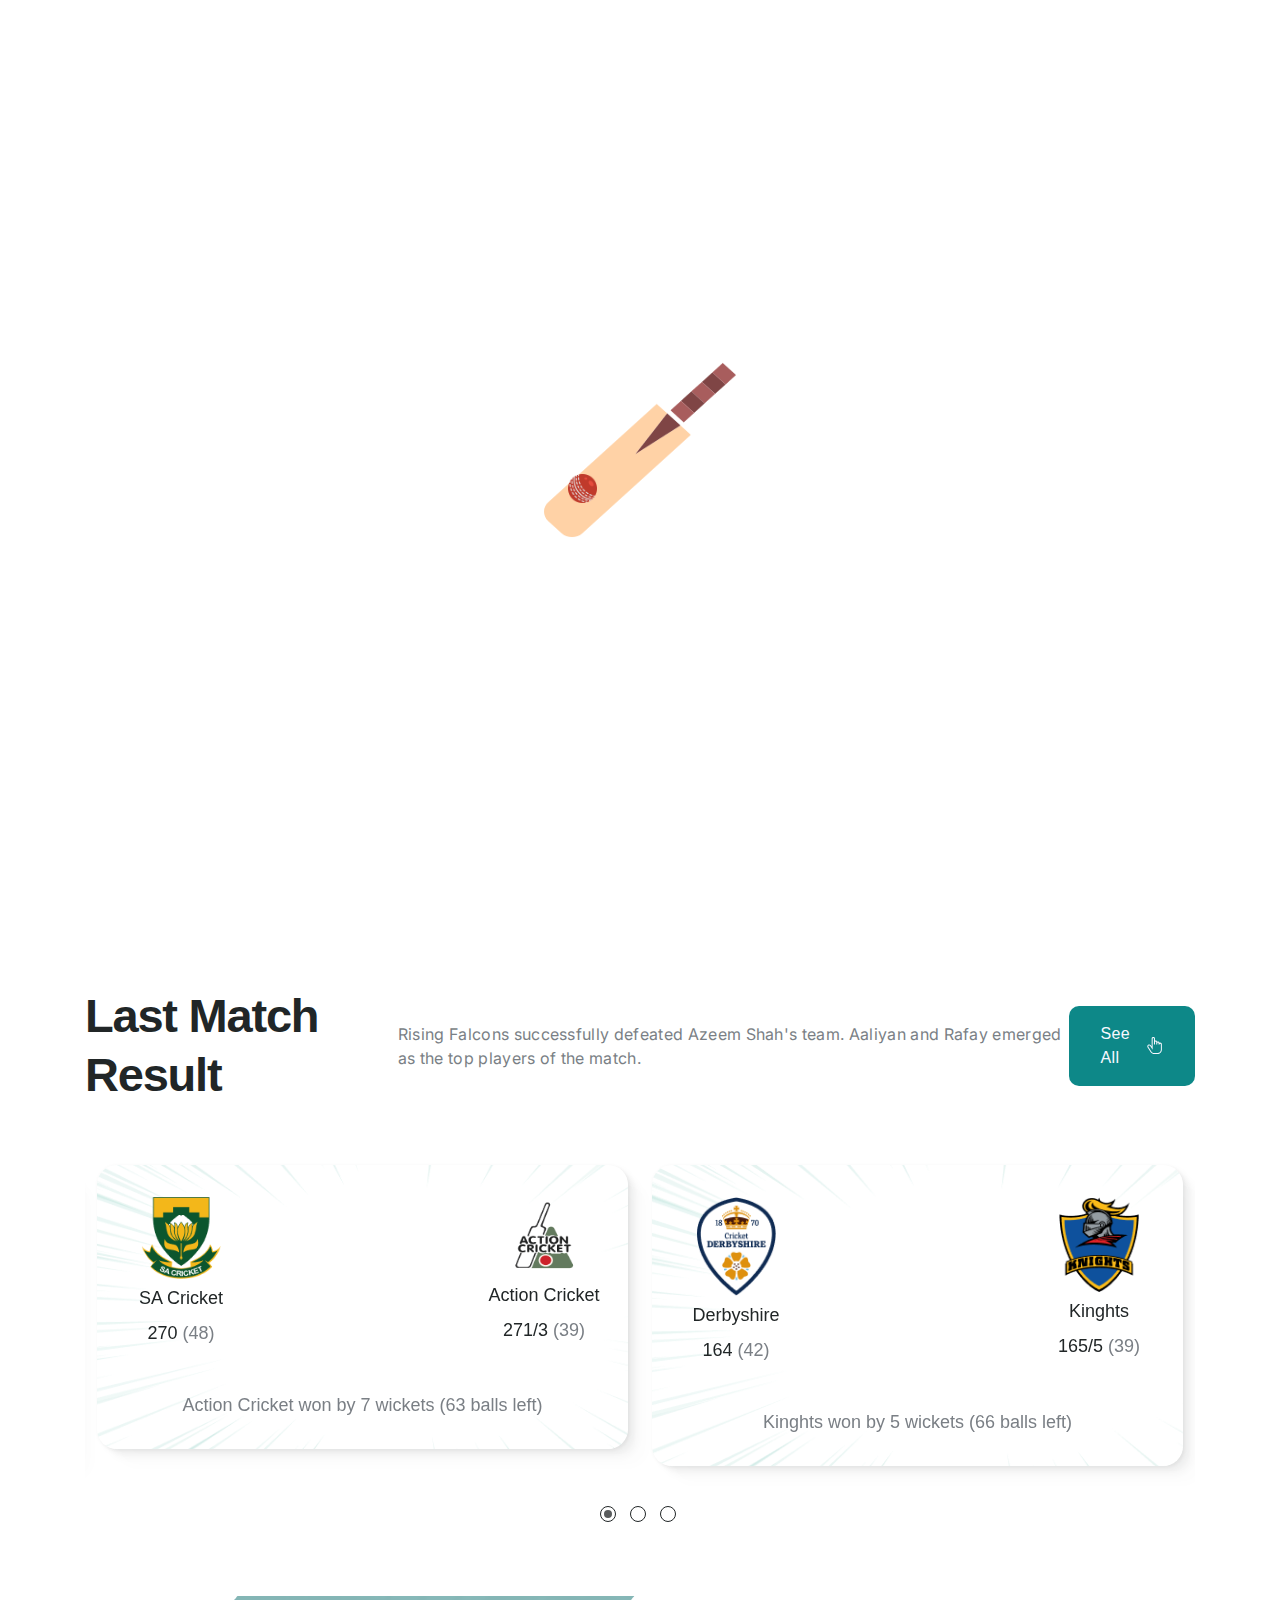
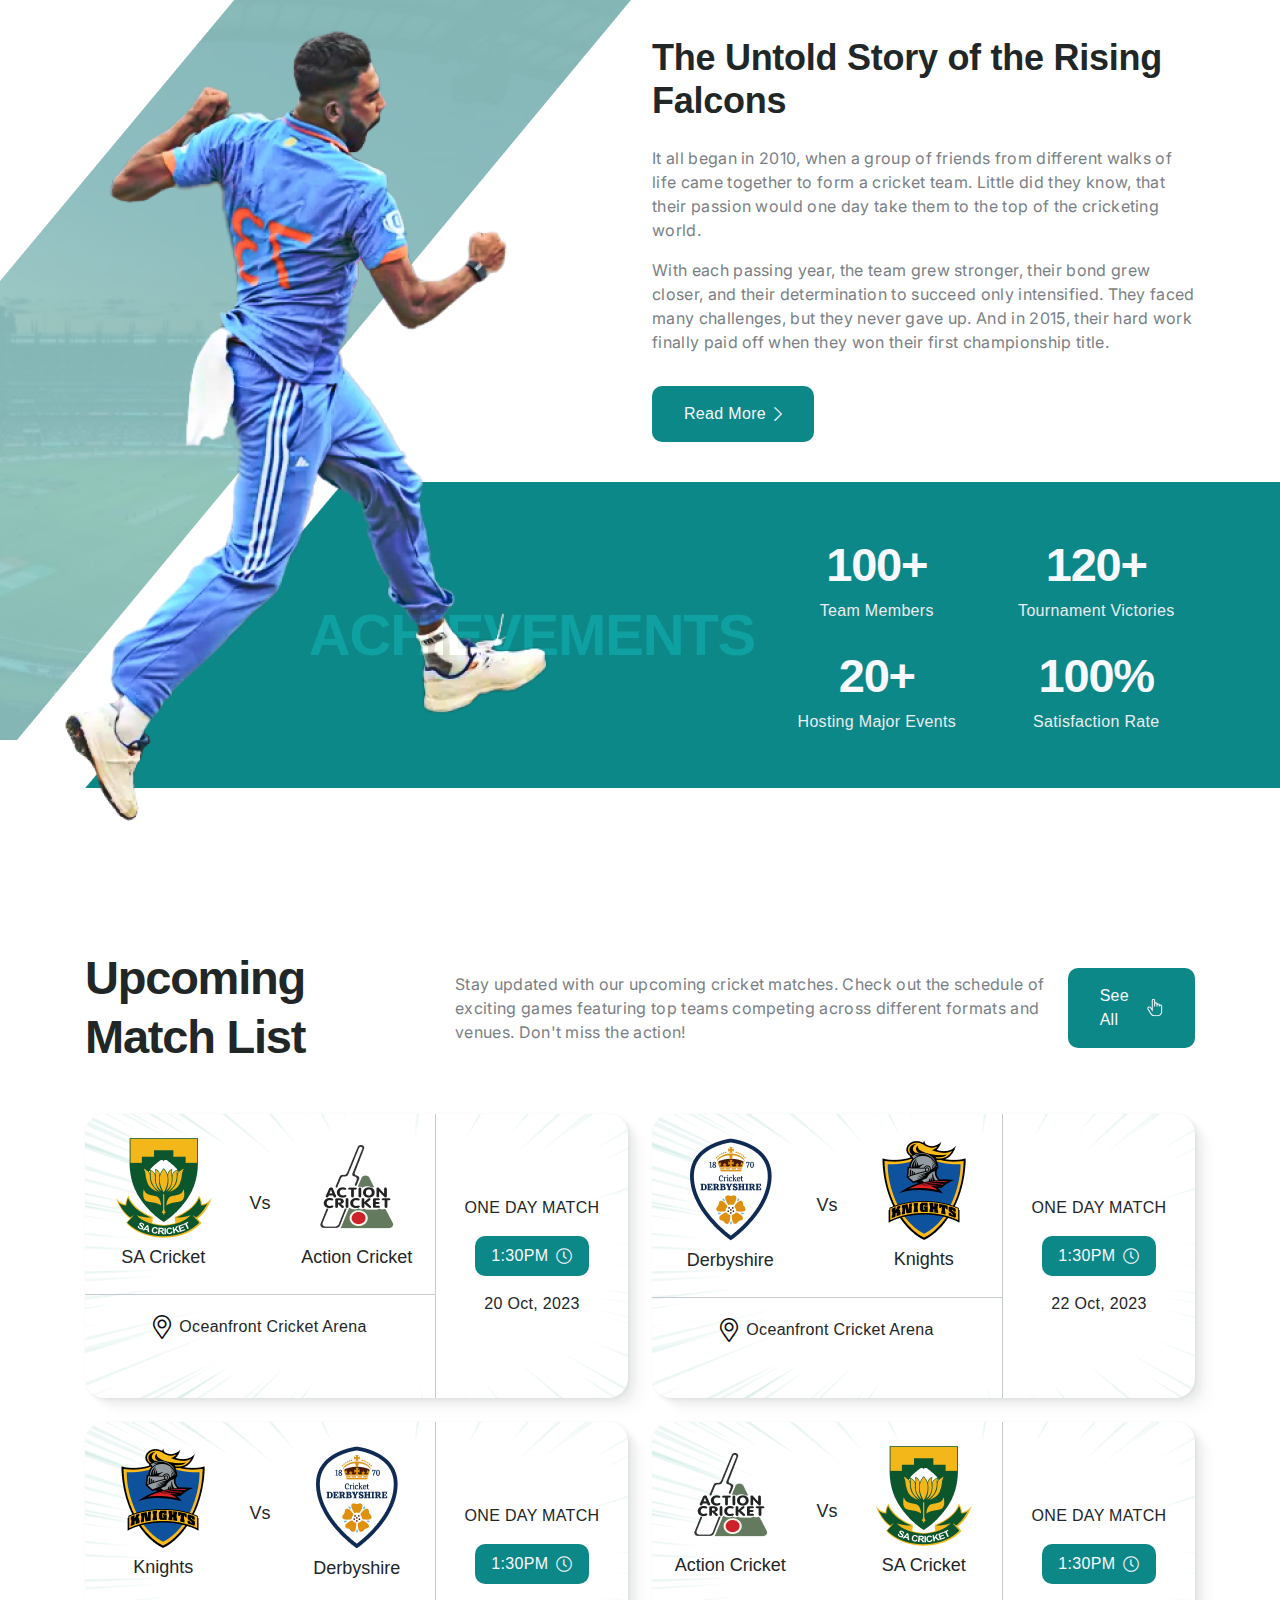
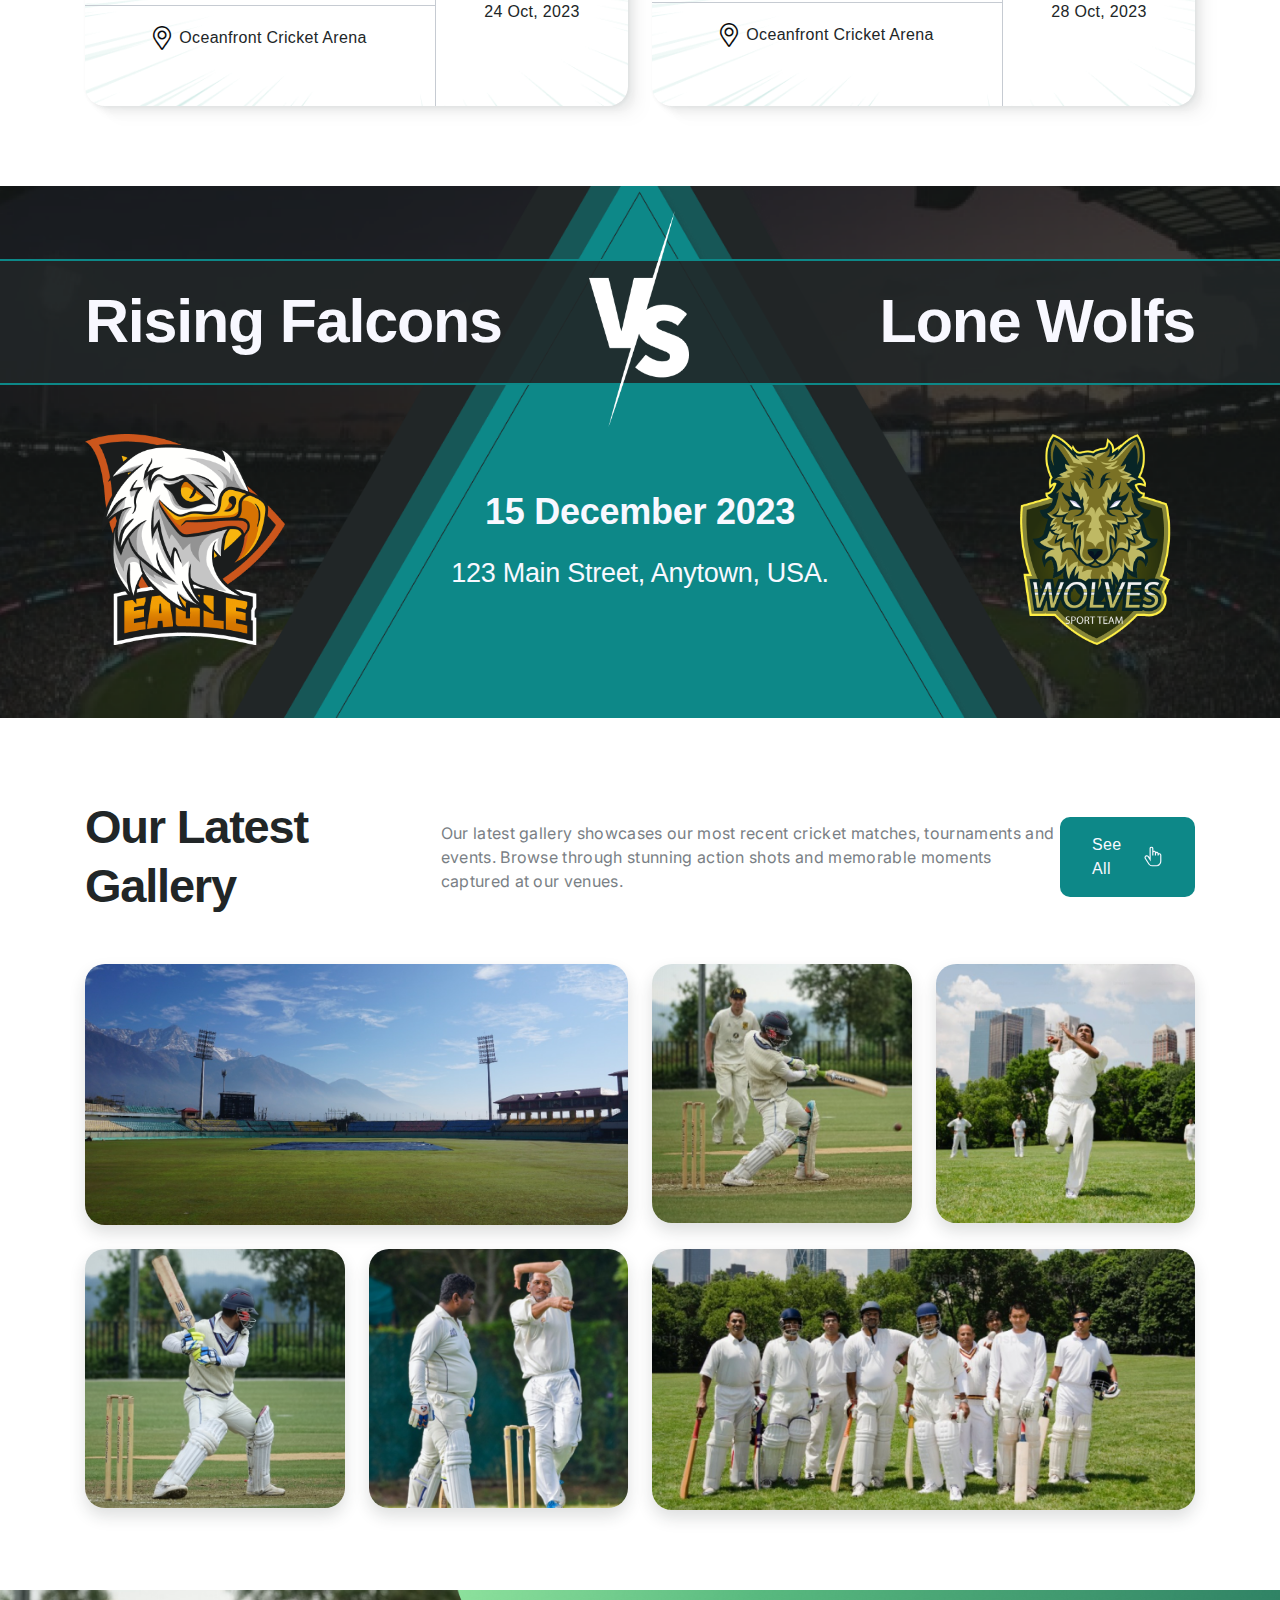
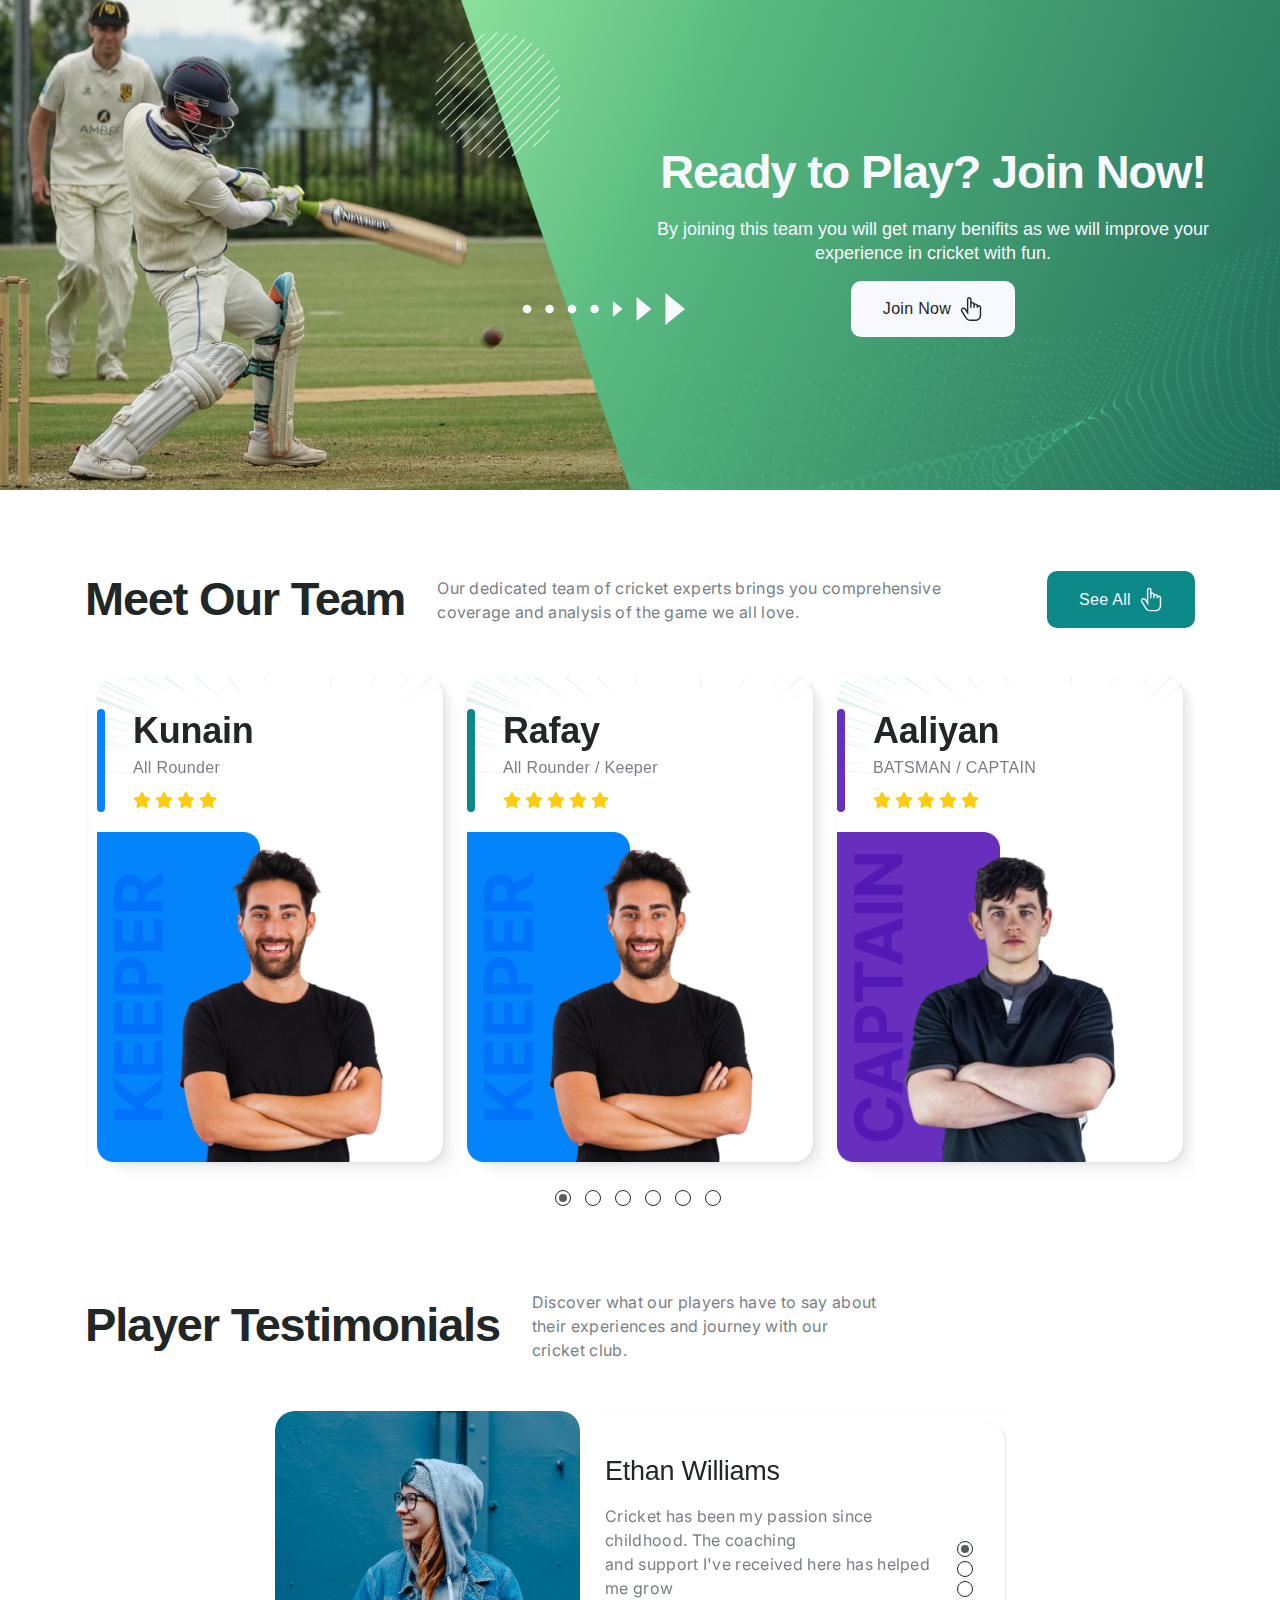
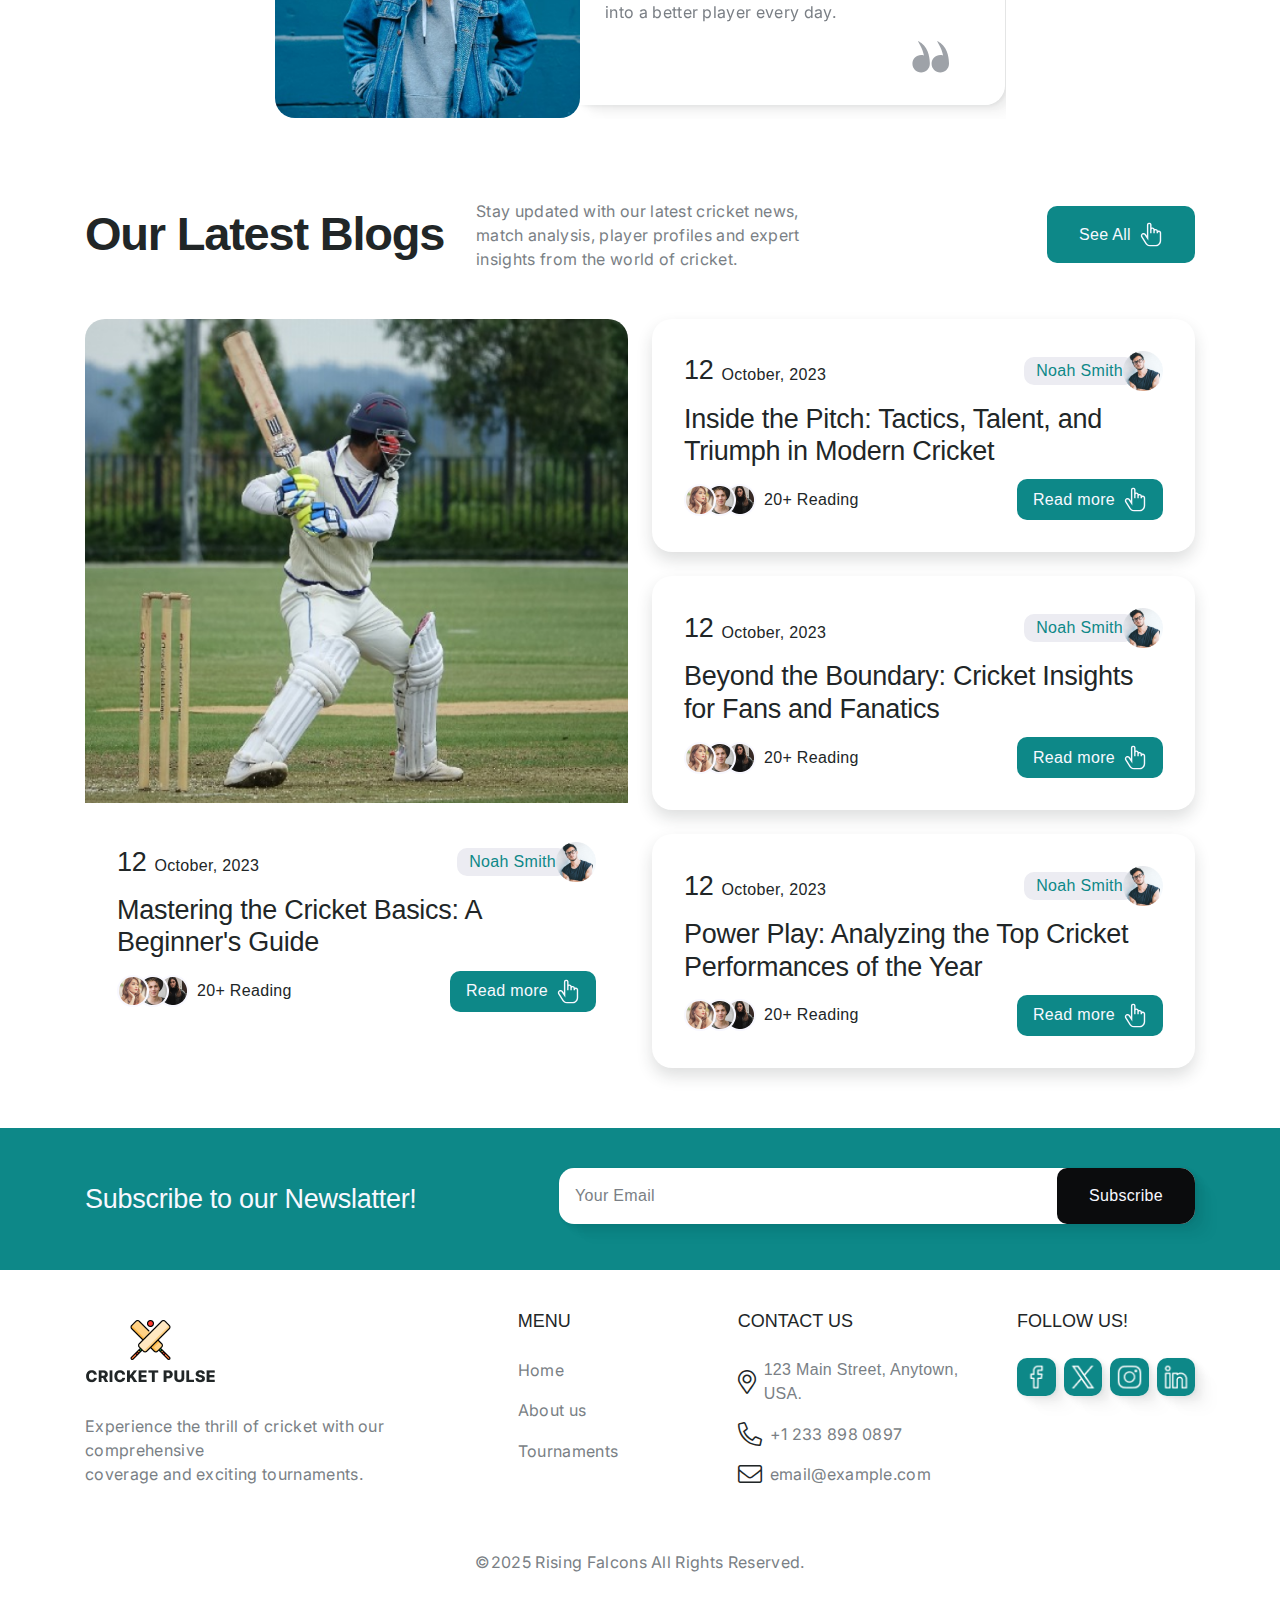
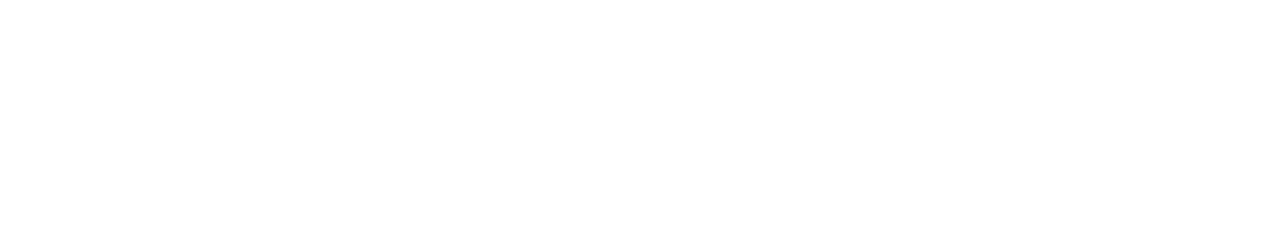
==== index.html @ 8833d2a2 "first commit" ====
<html xmlns="http://www.w3.org/1999/xhtml" lang="en">

<head>
	<meta http-equiv="Content-Type" content="text/html; charset=utf-8" />
	<meta name="description" content="HTTrack is an easy-to-use website mirror utility. It allows you to download a World Wide website from the Internet to a local directory,building recursively all structures, getting html, images, and other files from the server to your computer. Links are rebuiltrelatively so that you can freely browse to the local site (works with any browser). You can mirror several sites together so that you can jump from one toanother. You can, also, update an existing mirror site, or resume an interrupted download. The robot is fully configurable, with an integrated help" />
	<meta name="keywords" content="httrack, HTTRACK, HTTrack, winhttrack, WINHTTRACK, WinHTTrack, offline browser, web mirror utility, aspirateur web, surf offline, web capture, www mirror utility, browse offline, local  site builder, website mirroring, aspirateur www, internet grabber, capture de site web, internet tool, hors connexion, unix, dos, windows 95, windows 98, solaris, ibm580, AIX 4.0, HTS, HTGet, web aspirator, web aspirateur, libre, GPL, GNU, free software" />
	<title>Local index - HTTrack Website Copier</title>
  <!-- Mirror and index made by HTTrack Website Copier/3.49-2 [XR&CO'2014] -->
	<style type="text/css">
	<!--

body {
	margin: 0;  padding: 0;  margin-bottom: 15px;  margin-top: 8px;
	background: #77b;
}
body, td {
	font: 14px "Trebuchet MS", Verdana, Arial, Helvetica, sans-serif;
	}

#subTitle {
	background: #000;  color: #fff;  padding: 4px;  font-weight: bold; 
	}

#siteNavigation a, #siteNavigation .current {
	font-weight: bold;  color: #448;
	}
#siteNavigation a:link    { text-decoration: none; }
#siteNavigation a:visited { text-decoration: none; }

#siteNavigation .current { background-color: #ccd; }

#siteNavigation a:hover   { text-decoration: none;  background-color: #fff;  color: #000; }
#siteNavigation a:active  { text-decoration: none;  background-color: #ccc; }


a:link    { text-decoration: underline;  color: #00f; }
a:visited { text-decoration: underline;  color: #000; }
a:hover   { text-decoration: underline;  color: #c00; }
a:active  { text-decoration: underline; }

#pageContent {
	clear: both;
	border-bottom: 6px solid #000;
	padding: 10px;  padding-top: 20px;
	line-height: 1.65em;
	background-image: url(backblue.gif);
	background-repeat: no-repeat;
	background-position: top right;
	}

#pageContent, #siteNavigation {
	background-color: #ccd;
	}


.imgLeft  { float: left;   margin-right: 10px;  margin-bottom: 10px; }
.imgRight { float: right;  margin-left: 10px;   margin-bottom: 10px; }

hr { height: 1px;  color: #000;  background-color: #000;  margin-bottom: 15px; }

h1 { margin: 0;  font-weight: bold;  font-size: 2em; }
h2 { margin: 0;  font-weight: bold;  font-size: 1.6em; }
h3 { margin: 0;  font-weight: bold;  font-size: 1.3em; }
h4 { margin: 0;  font-weight: bold;  font-size: 1.18em; }

.blak { background-color: #000; }
.hide { display: none; }
.tableWidth { min-width: 400px; }

.tblRegular       { border-collapse: collapse; }
.tblRegular td    { padding: 6px;  background-image: url(fade.gif);  border: 2px solid #99c; }
.tblHeaderColor, .tblHeaderColor td { background: #99c; }
.tblNoBorder td   { border: 0; }


// -->
</style>

</head>

<table width="76%" border="0" align="center" cellspacing="0" cellpadding="3" class="tableWidth">
	<tr>
	<td id="subTitle">HTTrack Website Copier - Open Source offline browser</td>
	</tr>
</table>
<table width="76%" border="0" align="center" cellspacing="0" cellpadding="0" class="tableWidth">
<tr class="blak">
<td>
	<table width="100%" border="0" align="center" cellspacing="1" cellpadding="0">
	<tr>
	<td colspan="6"> 
		<table width="100%" border="0" align="center" cellspacing="0" cellpadding="10">
		<tr> 
		<td id="pageContent"> 
<!-- ==================== End prologue ==================== -->

	<meta name="generator" content="HTTrack Website Copier/3.x">
	<TITLE>Local index - HTTrack</TITLE>
</HEAD>
<BODY>
<H1 ALIGN=Center>Index of locally available sites:</H1>
	<TABLE BORDER="0" WIDTH="100%" CELLSPACING="1" CELLPADDING="0">
		<TR>
			<TD BACKGROUND="fade.gif">
				&middot;
					<A HREF="uiparadox.co.uk/templates/cricket-pulse/v3/index.html">
						Cricket Pulse - Cricket Streaming Html Template
					</A>		
			</TD>
		</TR>
	</TABLE>
	<BR>
	<BR>
	<BR>
  	<H6 ALIGN="RIGHT">
	<I>Mirror and index made by HTTrack Website Copier [XR&amp;CO'2008]</I>
	</H6>
	<!-- Mirror and index made by HTTrack Website Copier/3.49-2 [XR&CO'2014] -->
	<!-- Thanks for using HTTrack Website Copier! -->
	<meta HTTP-EQUIV="Refresh" CONTENT="0; URL=uiparadox.co.uk/templates/cricket-pulse/v3/index.html">


<!-- ==================== Start epilogue ==================== -->
		</td>
		</tr>
		</table>
	</td>
	</tr>
	</table>
</td>
</tr>
</table>

<table width="76%" border="0" align="center" valign="bottom" cellspacing="0" cellpadding="0">
	<tr>
	<td id="footer"><small>&copy; 2008 Xavier Roche & other contributors - Web Design: Leto Kauler.</small></td>
	</tr>
</table>

</body>

</html>
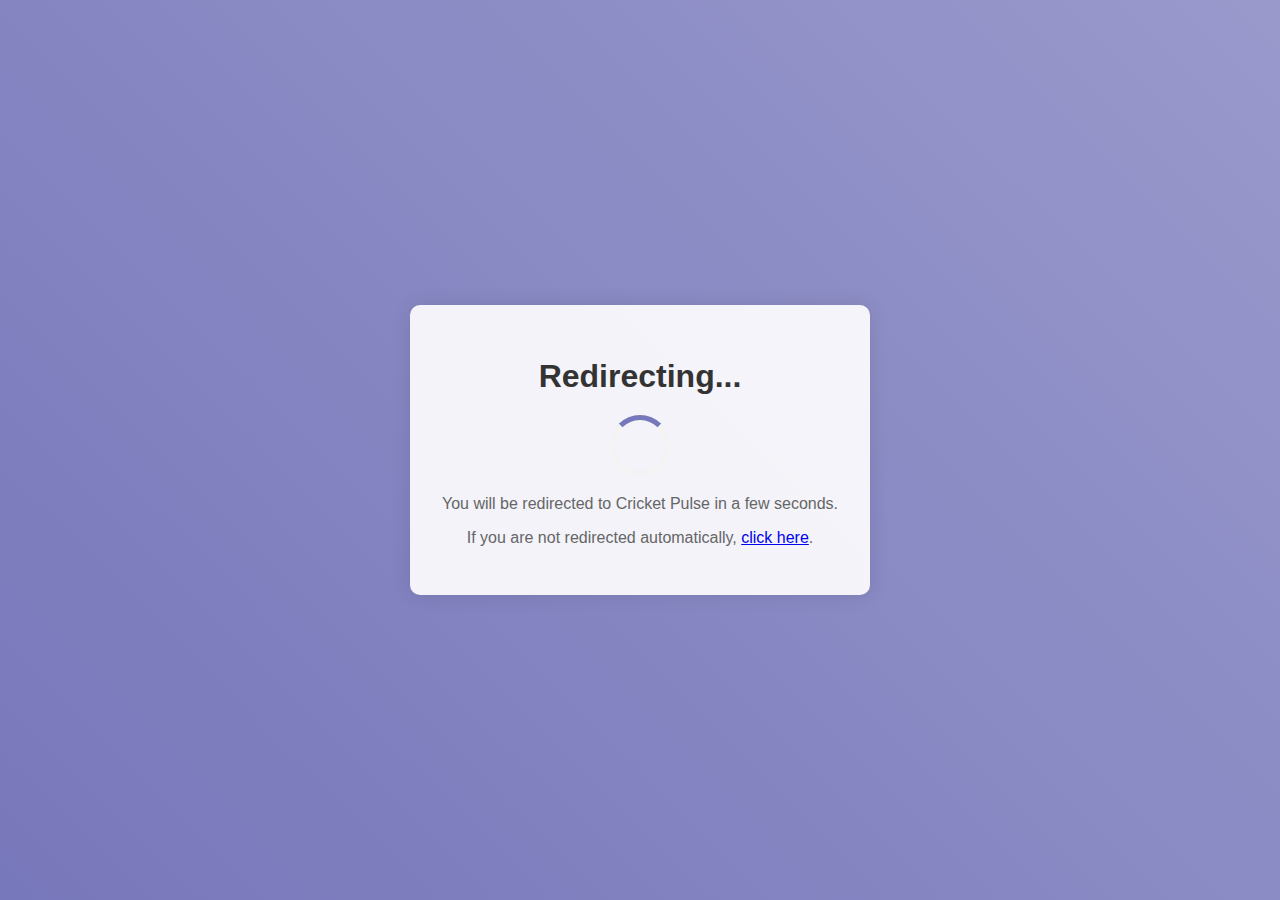
==== commit 617bb8c0: "Redirected" ====
--- a/index.html
+++ b/index.html
@@ -1,144 +1,56 @@
-<html xmlns="http://www.w3.org/1999/xhtml" lang="en">
-
+<!DOCTYPE html>
+<html lang="en">
 <head>
-	<meta http-equiv="Content-Type" content="text/html; charset=utf-8" />
-	<meta name="description" content="HTTrack is an easy-to-use website mirror utility. It allows you to download a World Wide website from the Internet to a local directory,building recursively all structures, getting html, images, and other files from the server to your computer. Links are rebuiltrelatively so that you can freely browse to the local site (works with any browser). You can mirror several sites together so that you can jump from one toanother. You can, also, update an existing mirror site, or resume an interrupted download. The robot is fully configurable, with an integrated help" />
-	<meta name="keywords" content="httrack, HTTRACK, HTTrack, winhttrack, WINHTTRACK, WinHTTrack, offline browser, web mirror utility, aspirateur web, surf offline, web capture, www mirror utility, browse offline, local  site builder, website mirroring, aspirateur www, internet grabber, capture de site web, internet tool, hors connexion, unix, dos, windows 95, windows 98, solaris, ibm580, AIX 4.0, HTS, HTGet, web aspirator, web aspirateur, libre, GPL, GNU, free software" />
-	<title>Local index - HTTrack Website Copier</title>
-  <!-- Mirror and index made by HTTrack Website Copier/3.49-2 [XR&CO'2014] -->
-	<style type="text/css">
-	<!--
-
-body {
-	margin: 0;  padding: 0;  margin-bottom: 15px;  margin-top: 8px;
-	background: #77b;
-}
-body, td {
-	font: 14px "Trebuchet MS", Verdana, Arial, Helvetica, sans-serif;
-	}
-
-#subTitle {
-	background: #000;  color: #fff;  padding: 4px;  font-weight: bold; 
-	}
-
-#siteNavigation a, #siteNavigation .current {
-	font-weight: bold;  color: #448;
-	}
-#siteNavigation a:link    { text-decoration: none; }
-#siteNavigation a:visited { text-decoration: none; }
-
-#siteNavigation .current { background-color: #ccd; }
-
-#siteNavigation a:hover   { text-decoration: none;  background-color: #fff;  color: #000; }
-#siteNavigation a:active  { text-decoration: none;  background-color: #ccc; }
-
-
-a:link    { text-decoration: underline;  color: #00f; }
-a:visited { text-decoration: underline;  color: #000; }
-a:hover   { text-decoration: underline;  color: #c00; }
-a:active  { text-decoration: underline; }
-
-#pageContent {
-	clear: both;
-	border-bottom: 6px solid #000;
-	padding: 10px;  padding-top: 20px;
-	line-height: 1.65em;
-	background-image: url(backblue.gif);
-	background-repeat: no-repeat;
-	background-position: top right;
-	}
-
-#pageContent, #siteNavigation {
-	background-color: #ccd;
-	}
-
-
-.imgLeft  { float: left;   margin-right: 10px;  margin-bottom: 10px; }
-.imgRight { float: right;  margin-left: 10px;   margin-bottom: 10px; }
-
-hr { height: 1px;  color: #000;  background-color: #000;  margin-bottom: 15px; }
-
-h1 { margin: 0;  font-weight: bold;  font-size: 2em; }
-h2 { margin: 0;  font-weight: bold;  font-size: 1.6em; }
-h3 { margin: 0;  font-weight: bold;  font-size: 1.3em; }
-h4 { margin: 0;  font-weight: bold;  font-size: 1.18em; }
-
-.blak { background-color: #000; }
-.hide { display: none; }
-.tableWidth { min-width: 400px; }
-
-.tblRegular       { border-collapse: collapse; }
-.tblRegular td    { padding: 6px;  background-image: url(fade.gif);  border: 2px solid #99c; }
-.tblHeaderColor, .tblHeaderColor td { background: #99c; }
-.tblNoBorder td   { border: 0; }
-
-
-// -->
-</style>
-
+	<meta charset="UTF-8">
+	<meta name="viewport" content="width=device-width, initial-scale=1.0">
+	<title>Redirecting...</title>
+	<style>
+		body {
+			margin: 0;
+			padding: 0;
+			display: flex;
+			justify-content: center;
+			align-items: center;
+			min-height: 100vh;
+			background: linear-gradient(45deg, #77b, #99c);
+			font-family: 'Trebuchet MS', Verdana, Arial, sans-serif;
+		}
+		.redirect-container {
+			text-align: center;
+			padding: 2rem;
+			background: rgba(255, 255, 255, 0.9);
+			border-radius: 10px;
+			box-shadow: 0 0 20px rgba(0, 0, 0, 0.1);
+		}
+		h1 {
+			color: #333;
+			margin-bottom: 1rem;
+		}
+		.loader {
+			width: 50px;
+			height: 50px;
+			border: 5px solid #f3f3f3;
+			border-top: 5px solid #77b;
+			border-radius: 50%;
+			animation: spin 1s linear infinite;
+			margin: 20px auto;
+		}
+		@keyframes spin {
+			0% { transform: rotate(0deg); }
+			100% { transform: rotate(360deg); }
+		}
+		p {
+			color: #666;
+		}
+	</style>
+	<meta http-equiv="refresh" content="3; url=uiparadox.co.uk/templates/cricket-pulse/v3/index.html">
 </head>
-
-<table width="76%" border="0" align="center" cellspacing="0" cellpadding="3" class="tableWidth">
-	<tr>
-	<td id="subTitle">HTTrack Website Copier - Open Source offline browser</td>
-	</tr>
-</table>
-<table width="76%" border="0" align="center" cellspacing="0" cellpadding="0" class="tableWidth">
-<tr class="blak">
-<td>
-	<table width="100%" border="0" align="center" cellspacing="1" cellpadding="0">
-	<tr>
-	<td colspan="6"> 
-		<table width="100%" border="0" align="center" cellspacing="0" cellpadding="10">
-		<tr> 
-		<td id="pageContent"> 
-<!-- ==================== End prologue ==================== -->
-
-	<meta name="generator" content="HTTrack Website Copier/3.x">
-	<TITLE>Local index - HTTrack</TITLE>
-</HEAD>
-<BODY>
-<H1 ALIGN=Center>Index of locally available sites:</H1>
-	<TABLE BORDER="0" WIDTH="100%" CELLSPACING="1" CELLPADDING="0">
-		<TR>
-			<TD BACKGROUND="fade.gif">
-				&middot;
-					<A HREF="uiparadox.co.uk/templates/cricket-pulse/v3/index.html">
-						Cricket Pulse - Cricket Streaming Html Template
-					</A>		
-			</TD>
-		</TR>
-	</TABLE>
-	<BR>
-	<BR>
-	<BR>
-  	<H6 ALIGN="RIGHT">
-	<I>Mirror and index made by HTTrack Website Copier [XR&amp;CO'2008]</I>
-	</H6>
-	<!-- Mirror and index made by HTTrack Website Copier/3.49-2 [XR&CO'2014] -->
-	<!-- Thanks for using HTTrack Website Copier! -->
-	<meta HTTP-EQUIV="Refresh" CONTENT="0; URL=uiparadox.co.uk/templates/cricket-pulse/v3/index.html">
-
-
-<!-- ==================== Start epilogue ==================== -->
-		</td>
-		</tr>
-		</table>
-	</td>
-	</tr>
-	</table>
-</td>
-</tr>
-</table>
-
-<table width="76%" border="0" align="center" valign="bottom" cellspacing="0" cellpadding="0">
-	<tr>
-	<td id="footer"><small>&copy; 2008 Xavier Roche & other contributors - Web Design: Leto Kauler.</small></td>
-	</tr>
-</table>
-
+<body>
+	<div class="redirect-container">
+		<h1>Redirecting...</h1>
+		<div class="loader"></div>
+		<p>You will be redirected to Cricket Pulse in a few seconds.</p>
+		<p>If you are not redirected automatically, <a href="uiparadox.co.uk/templates/cricket-pulse/v3/index.html">click here</a>.</p>
+	</div>
 </body>
-
-</html>
-
-
+</html>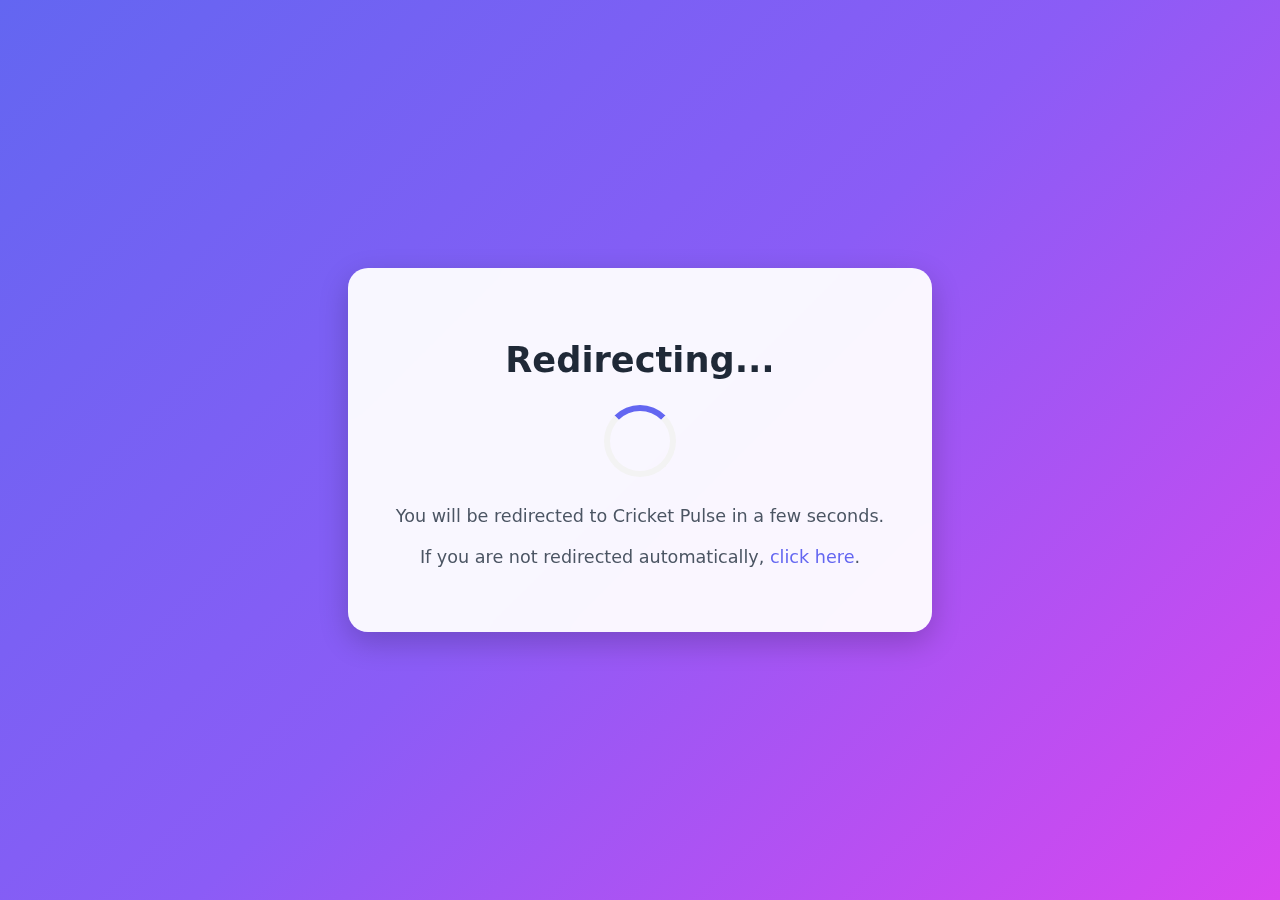
==== commit 044e8053: "Fixed all bugs" ====
--- a/index.html
+++ b/index.html
@@ -12,35 +12,56 @@
 			justify-content: center;
 			align-items: center;
 			min-height: 100vh;
-			background: linear-gradient(45deg, #77b, #99c);
-			font-family: 'Trebuchet MS', Verdana, Arial, sans-serif;
+			background: linear-gradient(135deg, #6366f1, #8b5cf6, #d946ef);
+			font-family: 'Segoe UI', system-ui, -apple-system, sans-serif;
 		}
 		.redirect-container {
 			text-align: center;
-			padding: 2rem;
-			background: rgba(255, 255, 255, 0.9);
-			border-radius: 10px;
-			box-shadow: 0 0 20px rgba(0, 0, 0, 0.1);
+			padding: 3rem;
+			background: rgba(255, 255, 255, 0.95);
+			border-radius: 20px;
+			box-shadow: 0 10px 30px rgba(0, 0, 0, 0.2);
+			backdrop-filter: blur(10px);
+			transform: translateY(0);
+			transition: transform 0.3s ease;
+		}
+		.redirect-container:hover {
+			transform: translateY(-5px);
 		}
 		h1 {
-			color: #333;
-			margin-bottom: 1rem;
+			color: #1f2937;
+			margin-bottom: 1.5rem;
+			font-size: 2.2rem;
+			font-weight: 600;
 		}
 		.loader {
-			width: 50px;
-			height: 50px;
-			border: 5px solid #f3f3f3;
-			border-top: 5px solid #77b;
+			width: 60px;
+			height: 60px;
+			border: 6px solid #f3f3f3;
+			border-top: 6px solid #6366f1;
 			border-radius: 50%;
-			animation: spin 1s linear infinite;
-			margin: 20px auto;
+			animation: spin 1s cubic-bezier(0.4, 0, 0.2, 1) infinite;
+			margin: 25px auto;
 		}
 		@keyframes spin {
 			0% { transform: rotate(0deg); }
 			100% { transform: rotate(360deg); }
 		}
 		p {
-			color: #666;
+			color: #4b5563;
+			font-size: 1.1rem;
+			line-height: 1.6;
+			margin: 0.8rem 0;
+		}
+		a {
+			color: #6366f1;
+			text-decoration: none;
+			font-weight: 500;
+			transition: color 0.2s ease;
+		}
+		a:hover {
+			color: #4f46e5;
+			text-decoration: underline;
 		}
 	</style>
 	<meta http-equiv="refresh" content="3; url=uiparadox.co.uk/templates/cricket-pulse/v3/index.html">
